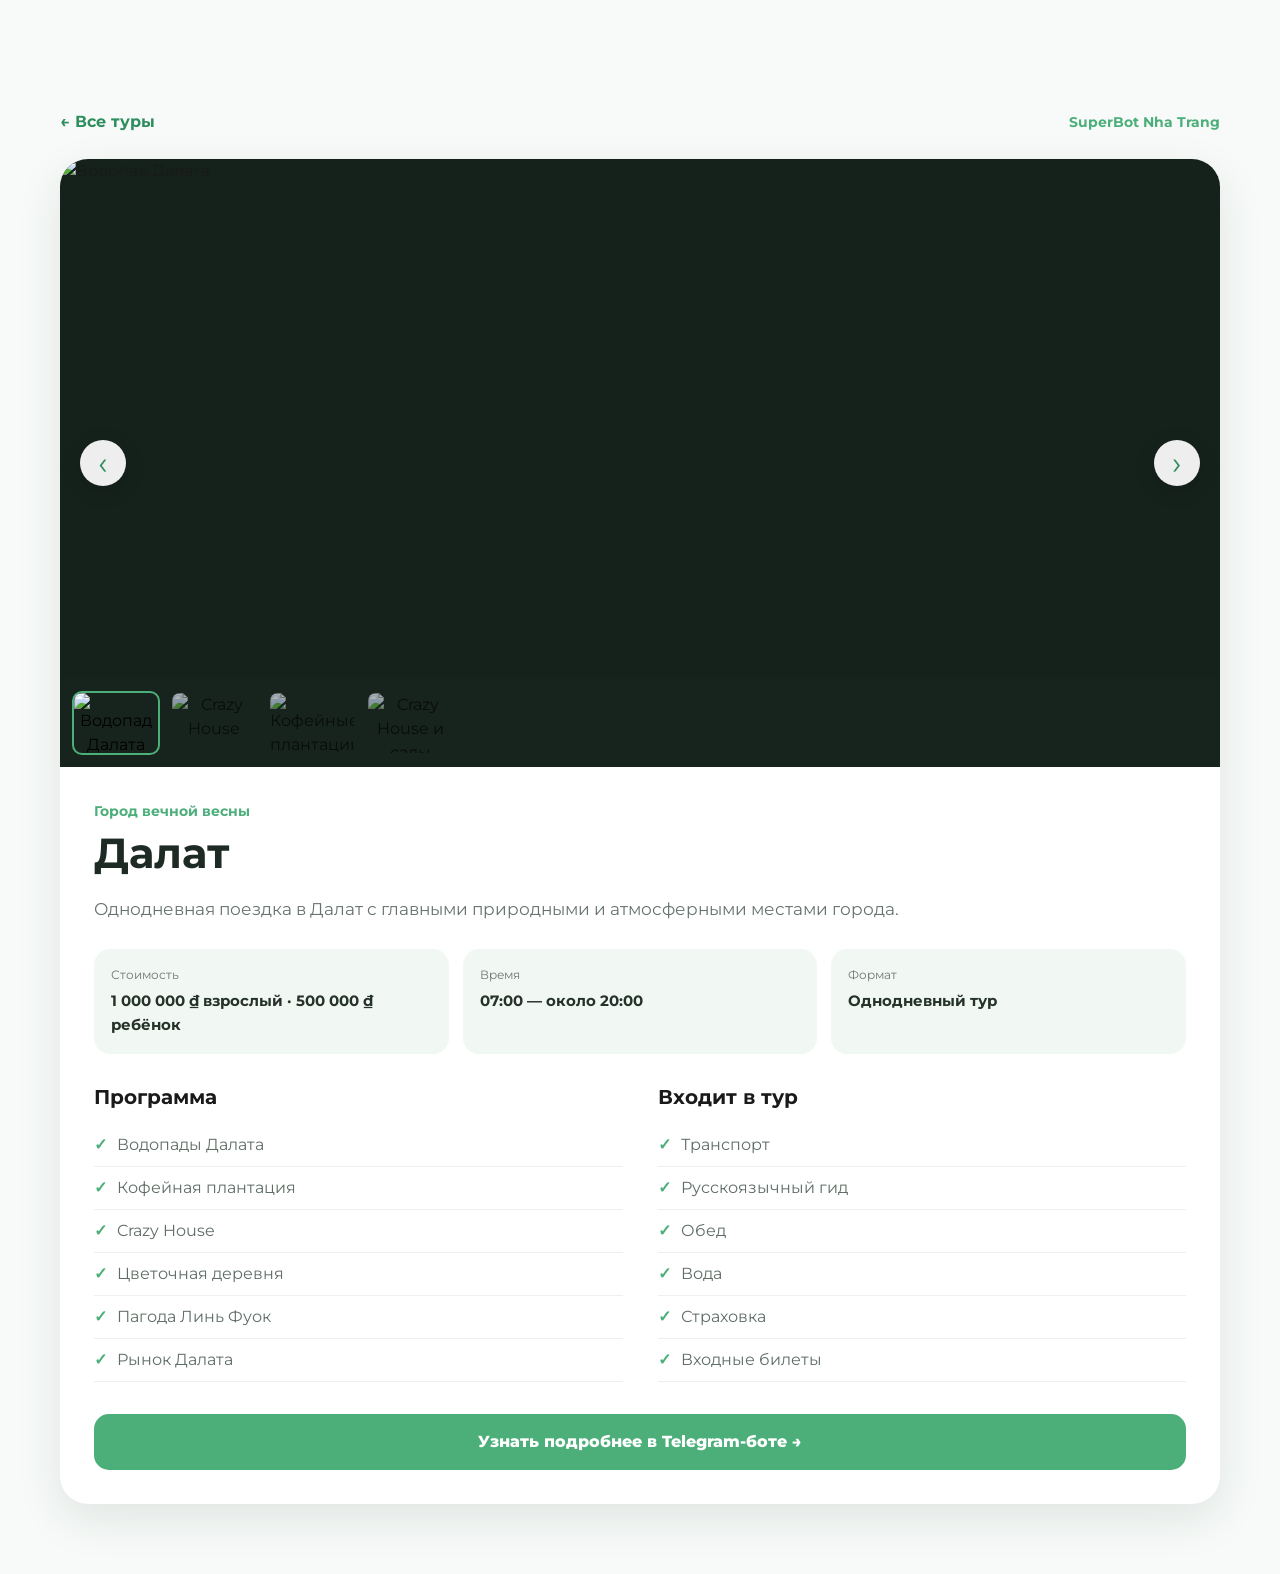
==== tour.html @ 8f7f42b7 "Create separate tour detail page with individual image slider" ====
<!DOCTYPE html>
<html lang="ru">
<head>
    <meta charset="UTF-8">
    <meta name="viewport" content="width=device-width, initial-scale=1.0">
    <meta name="description" content="Туры SuperBot Nha Trang">
    <title>Тур — SuperBot Nha Trang</title>
    <link rel="preconnect" href="https://fonts.googleapis.com">
    <link rel="preconnect" href="https://fonts.gstatic.com" crossorigin>
    <link href="https://fonts.googleapis.com/css2?family=Montserrat:wght@400;500;600;700;800&display=swap" rel="stylesheet">
    <link rel="stylesheet" href="style.css">
    <style>
        .tour-page{padding:110px 0 70px;background:#f7faf8;min-height:100vh}.tour-page__top{display:flex;align-items:center;justify-content:space-between;gap:20px;margin-bottom:25px}.tour-back{color:#2f8e5e;text-decoration:none;font-weight:700}.tour-page__location{font-size:14px;color:#4caf7a;font-weight:700}.tour-detail{background:#fff;border-radius:28px;overflow:hidden;box-shadow:0 15px 45px rgba(28,45,36,.10)}.tour-gallery{position:relative;background:#15221b}.tour-gallery__main{height:520px;overflow:hidden}.tour-gallery__main img{width:100%;height:100%;display:block;object-fit:cover}.tour-gallery__arrow{position:absolute;top:50%;transform:translateY(-50%);width:46px;height:46px;border:0;border-radius:50%;background:rgba(255,255,255,.92);color:#2f8e5e;font-size:32px;line-height:1;cursor:pointer;z-index:3;box-shadow:0 5px 20px rgba(0,0,0,.16)}.tour-gallery__arrow--prev{left:20px}.tour-gallery__arrow--next{right:20px}.tour-gallery__thumbs{display:flex;gap:10px;padding:12px;overflow-x:auto;background:#17241d}.tour-gallery__thumb{flex:0 0 88px;height:64px;padding:0;border:2px solid transparent;border-radius:10px;overflow:hidden;cursor:pointer;opacity:.65;background:none}.tour-gallery__thumb.is-active{border-color:#4caf7a;opacity:1}.tour-gallery__thumb img{width:100%;height:100%;object-fit:cover}.tour-content{padding:34px}.tour-content h1{margin:0;font-size:42px;color:#1e2a24}.tour-content__lead{margin:10px 0 0;color:#66736c;font-size:17px;line-height:1.7;max-width:850px}.tour-info-grid{display:grid;grid-template-columns:repeat(3,1fr);gap:14px;margin:25px 0}.tour-info{padding:17px;border-radius:16px;background:#f1f7f3}.tour-info span{display:block;font-size:12px;color:#6d7772;margin-bottom:5px}.tour-info strong{font-size:15px;color:#243229}.tour-columns{display:grid;grid-template-columns:1fr 1fr;gap:35px;margin-top:28px}.tour-columns h2{font-size:20px;margin:0 0 12px}.tour-columns ul{list-style:none;margin:0;padding:0}.tour-columns li{padding:9px 0 9px 23px;border-bottom:1px solid #edf0ee;color:#5f6d65;position:relative}.tour-columns li:before{content:'✓';position:absolute;left:0;color:#4caf7a;font-weight:800}.tour-bot{display:flex;align-items:center;justify-content:center;margin-top:32px;min-height:56px;border-radius:15px;background:#4caf7a;color:#fff;text-decoration:none;font-weight:800;font-size:16px}.tour-bot:hover{background:#3f9d6c}.tour-error{text-align:center;padding:100px 20px}.tour-error h1{margin-bottom:12px}.tour-error a{color:#2f8e5e;font-weight:700}
        @media(max-width:700px){.tour-page{padding:90px 0 40px}.tour-gallery__main{height:300px}.tour-content{padding:23px}.tour-content h1{font-size:31px}.tour-content__lead{font-size:15px}.tour-info-grid{grid-template-columns:1fr}.tour-columns{grid-template-columns:1fr;gap:25px}.tour-gallery__arrow{width:40px;height:40px;font-size:28px}.tour-gallery__arrow--prev{left:10px}.tour-gallery__arrow--next{right:10px}}
    </style>
</head>
<body>
<main class="tour-page">
    <div class="container">
        <div class="tour-page__top"><a class="tour-back" href="index.html#tours">← Все туры</a><a class="tour-page__location" href="https://t.me/nha_trang_superbot" target="_blank" rel="noopener noreferrer">SuperBot Nha Trang</a></div>
        <div id="tour-root"></div>
    </div>
</main>
<script>
(function(){
    var BOT='https://t.me/nha_trang_superbot';
    var TOURS={
        dalat:{title:'Далат',location:'Город вечной весны',lead:'Однодневная поездка в Далат с главными природными и атмосферными местами города.',price:'1 000 000 ₫ взрослый · 500 000 ₫ ребёнок',time:'07:00 — около 20:00',type:'Однодневный тур',images:[
            ['https://a.cdn-hotels.com/gdcs/production130/d1228/57affb67-9d6b-4894-aacb-afc20bcd91c2.jpg?h=533&impolicy=fcrop&q=medium&w=800','Водопад Далата'],
            ['https://www.quinta.ru/upload/iblock/471/8isg01uxefhaphmr6y7sr81l5w2vfs9a/new-dalat-lead.jpeg','Crazy House'],
            ['https://blog.wayro.ai/sites/default/files/inline-images/Coffee%20plantations%20%28Cau%20Dat%20%20Lak%20area%29.jpg','Кофейные плантации'],
            ['https://3.bp.blogspot.com/-5pb-toO0f_A/UrJt9JTfHzI/AAAAAAAAM4g/6AZJn8WBg4w/s1600/P5244898-001.JPG','Crazy House и сады']
        ],program:['Водопады Далата','Кофейная плантация','Crazy House','Цветочная деревня','Пагода Линь Фуок','Рынок Далата'],included:['Транспорт','Русскоязычный гид','Обед','Вода','Страховка','Входные билеты']},
        baho:{title:'Ба Хо',location:'Три уровня водопада',lead:'Активная поездка в джунгли Нячанга: водопады, природные бассейны, скалы и купание.',price:'500 000 ₫ с человека',time:'08:00 — около 16:00',type:'Активный тур',images:[
            ['https://cms.enjourney.ru/upload/country/article/512x512/535_1.png','Водопады Ба Хо'],
            ['https://cdn.getyourguide.com/image/format%3Dauto%2Cfit%3Dcrop%2Cgravity%3Dcenter%2Cquality%3D60%2Cwidth%3D450%2Cheight%3D450%2Cdpr%3D2/tour_img/6045a7adb1defc4869bd14ddcd68daadf6b17e8602aa402597ba88b0b4f065fe.jpg','Природный бассейн'],
            ['https://asialegend.travel/wp-content/uploads/2024/01/Things-to-Do-in-Nha-Trang-Take-a-Day-Trip-to-Ba-Ho-Waterfalls.jpg','Ба Хо — джунгли и скалы']
        ],program:['Первый уровень водопада','Второй уровень','Третий уровень','Купание в природных бассейнах','Прыжки со скал','Пикник на природе'],included:['Трансфер','Гид','Обед','Вода','Страховка']},
        vinpearl:{title:'Винперл',location:'VinWonders Nha Trang · остров Хон Тре',lead:'Полный день развлечений на острове Хон Тре: канатная дорога, аквапарк, аттракционы и парковые зоны.',price:'Стоимость уточняется в боте',time:'Полный день',type:'Развлекательный тур',images:[
            ['https://images.lonelyplanetitalia.it/uploads/xtREyw78rKnGiP4O9Rw00WhaUSN4NnZN.jpg?p=slider&q=80&s=2664530e57632934f6c88d7e65234337f','Канатная дорога через залив'],
            ['https://d2mgzmtdeipcjp.cloudfront.net/files/magazine/2025/03/11/17416793147938.png','VinWonders с высоты'],
            ['https://images.trvl-media.com/lodging/10000000/9770000/9762000/9761937/b421848d.jpg?impolicy=resizecrop&ra=fill&rh=575&rw=575','Аквапарк VinWonders'],
            ['https://cdn.tcdulichtphcm.vn/upload/1-2026/images/2026-03-06/Cap-treo-Vinpearl-Nha-Trang-lot-Top-cap-treo-dep-nhat-chau-a-2--1--1772801831-995-width1536height1024.jpg','Канатная дорога Vinpearl']
        ],program:['Канатная дорога над заливом','Аквапарк','Аттракционы','Остров Хон Тре','Парковые зоны','Развлекательные программы'],included:['Канатная дорога','Доступ в VinWonders','Аквапарк','Аттракционы']}
    };
    var key=new URLSearchParams(location.search).get('tour')||'dalat', tour=TOURS[key], root=document.getElementById('tour-root');
    if(!tour){root.innerHTML='<div class="tour-error"><h1>Тур не найден</h1><p>Вернитесь к списку туров.</p><a href="index.html#tours">Вернуться к турам</a></div>';return;}
    root.innerHTML='<article class="tour-detail"><div class="tour-gallery"><div class="tour-gallery__main"><img id="tour-main-image" src="'+tour.images[0][0]+'" alt="'+tour.images[0][1]+'"></div><button class="tour-gallery__arrow tour-gallery__arrow--prev" type="button" aria-label="Предыдущая фотография">‹</button><button class="tour-gallery__arrow tour-gallery__arrow--next" type="button" aria-label="Следующая фотография">›</button><div class="tour-gallery__thumbs" id="tour-thumbs"></div></div><div class="tour-content"><div class="tour-page__location">'+tour.location+'</div><h1>'+tour.title+'</h1><p class="tour-content__lead">'+tour.lead+'</p><div class="tour-info-grid"><div class="tour-info"><span>Стоимость</span><strong>'+tour.price+'</strong></div><div class="tour-info"><span>Время</span><strong>'+tour.time+'</strong></div><div class="tour-info"><span>Формат</span><strong>'+tour.type+'</strong></div></div><div class="tour-columns"><section><h2>Программа</h2><ul>'+tour.program.map(function(x){return '<li>'+x+'</li>';}).join('')+'</ul></section><section><h2>Входит в тур</h2><ul>'+tour.included.map(function(x){return '<li>'+x+'</li>';}).join('')+'</ul></section></div><a class="tour-bot" href="'+BOT+'" target="_blank" rel="noopener noreferrer">Узнать подробнее в Telegram-боте →</a></div></article>';
    var index=0, main=document.getElementById('tour-main-image'), thumbs=document.getElementById('tour-thumbs');
    tour.images.forEach(function(img,i){var b=document.createElement('button');b.type='button';b.className='tour-gallery__thumb'+(i===0?' is-active':'');b.innerHTML='<img src="'+img[0]+'" alt="'+img[1]+'">';b.addEventListener('click',function(){show(i);});thumbs.appendChild(b);});
    function show(i){index=(i+tour.images.length)%tour.images.length;main.src=tour.images[index][0];main.alt=tour.images[index][1];thumbs.querySelectorAll('.tour-gallery__thumb').forEach(function(b,n){b.classList.toggle('is-active',n===index);});}
    document.querySelector('.tour-gallery__arrow--prev').addEventListener('click',function(){show(index-1);});
    document.querySelector('.tour-gallery__arrow--next').addEventListener('click',function(){show(index+1);});
    var start=0,delta=0;document.querySelector('.tour-gallery').addEventListener('touchstart',function(e){start=e.touches[0].clientX;delta=0;},{passive:true});document.querySelector('.tour-gallery').addEventListener('touchmove',function(e){delta=e.touches[0].clientX-start;},{passive:true});document.querySelector('.tour-gallery').addEventListener('touchend',function(){if(Math.abs(delta)>45)show(index+(delta<0?1:-1));});
})();
</script>
</body>
</html>
---- style.css ----
/* ===== Reset & Base ===== */
*,
*::before,
*::after {
    box-sizing: border-box;
}

html {
    scroll-behavior: smooth;
}

body {
    margin: 0;
    font-family: 'Montserrat', -apple-system, BlinkMacSystemFont, 'Segoe UI', sans-serif;
    font-size: 16px;
    line-height: 1.5;
    color: #1a1a1a;
    background: #fff;
}

img {
    max-width: 100%;
    height: auto;
    display: block;
}

a {
    color: inherit;
    text-decoration: none;
}

ul {
    list-style: none;
    margin: 0;
    padding: 0;
}

h1, h2, h3, p {
    margin: 0;
}

button,
input,
select {
    font: inherit;
}

.container {
    width: 100%;
    max-width: 1200px;
    margin: 0 auto;
    padding: 0 20px;
}

/* ===== Buttons ===== */
.btn {
    display: inline-flex;
    align-items: center;
    justify-content: center;
    gap: 8px;
    padding: 12px 24px;
    border: none;
    border-radius: 50px;
    font-weight: 600;
    font-size: 14px;
    cursor: pointer;
    transition: background 0.2s, transform 0.2s, box-shadow 0.2s;
    white-space: nowrap;
}

.btn:hover {
    transform: translateY(-1px);
}

.btn--primary {
    background: #4CAF7A;
    color: #fff;
}

.btn--primary:hover {
    background: #3d9a68;
    box-shadow: 0 4px 16px rgba(76, 175, 122, 0.35);
}

.btn--telegram {
    background: #4CAF7A;
    color: #fff;
}

.btn--telegram:hover {
    background: #3d9a68;
    box-shadow: 0 4px 16px rgba(76, 175, 122, 0.35);
}

.btn--large {
    padding: 16px 32px;
    font-size: 16px;
}

/* ===== Header ===== */
.header {
    position: sticky;
    top: 0;
    z-index: 100;
    background: rgba(255, 255, 255, 0.95);
    backdrop-filter: blur(10px);
    border-bottom: 1px solid #f0f0f0;
}

.header__inner {
    display: flex;
    align-items: center;
    justify-content: space-between;
    gap: 16px;
    min-height: 72px;
}

.logo {
    display: flex;
    align-items: center;
    gap: 10px;
    font-weight: 700;
    font-size: 20px;
    flex-shrink: 0;
}

.logo__icon svg {
    width: 36px;
    height: 36px;
    display: block;
}

.logo--footer .logo__text {
    color: #fff;
}

.burger {
    display: none;
    flex-direction: column;
    justify-content: center;
    gap: 5px;
    width: 40px;
    height: 40px;
    padding: 8px;
    background: none;
    border: none;
    cursor: pointer;
    z-index: 110;
}

.burger span {
    display: block;
    width: 100%;
    height: 2px;
    background: #1a1a1a;
    border-radius: 2px;
    transition: transform 0.3s, opacity 0.3s;
}

.burger.is-open span:nth-child(1) {
    transform: translateY(7px) rotate(45deg);
}

.burger.is-open span:nth-child(2) {
    opacity: 0;
}

.burger.is-open span:nth-child(3) {
    transform: translateY(-7px) rotate(-45deg);
}

.nav {
    display: flex;
    align-items: center;
    gap: 24px;
}

.nav__list {
    display: flex;
    align-items: center;
    gap: 4px;
    flex-wrap: wrap;
}

.nav__link {
    padding: 8px 12px;
    font-size: 13px;
    font-weight: 600;
    text-transform: uppercase;
    letter-spacing: 0.02em;
    color: #444;
    border-radius: 8px;
    transition: color 0.2s, background 0.2s;
}

.nav__link:hover,
.nav__link.is-active {
    color: #4CAF7A;
    background: rgba(76, 175, 122, 0.08);
}

.nav__telegram {
    flex-shrink: 0;
}

/* ===== Hero ===== */
.hero {
    padding: 48px 0 64px;
    background: linear-gradient(180deg, #f8fdf9 0%, #fff 100%);
}

.hero__inner {
    display: grid;
    grid-template-columns: 1fr 1fr;
    gap: 48px;
    align-items: center;
}

.hero__title {
    font-size: clamp(32px, 5vw, 52px);
    font-weight: 800;
    line-height: 1.15;
    margin-bottom: 20px;
    letter-spacing: -0.02em;
}

.hero__subtitle {
    font-size: clamp(15px, 2vw, 17px);
    color: #666;
    line-height: 1.6;
    margin-bottom: 32px;
    max-width: 480px;
}

.services-grid {
    display: grid;
    grid-template-columns: repeat(3, 1fr);
    gap: 12px;
}

.service-card {
    display: flex;
    flex-direction: column;
    gap: 4px;
    padding: 16px;
    background: #f5f7f6;
    border-radius: 16px;
    border: 1px solid transparent;
    transition: border-color 0.2s, box-shadow 0.2s, transform 0.2s;
}

.service-card:hover {
    border-color: rgba(76, 175, 122, 0.3);
    box-shadow: 0 4px 20px rgba(0, 0, 0, 0.06);
    transform: translateY(-2px);
}

.service-card--accent {
    background: rgba(76, 175, 122, 0.12);
    border-color: rgba(76, 175, 122, 0.25);
}

.service-card__icon {
    font-size: 24px;
    line-height: 1;
}

.service-card__title {
    font-weight: 700;
    font-size: 14px;
}

.service-card__desc {
    font-size: 12px;
    color: #777;
    line-height: 1.4;
}

.hero__visual {
    display: flex;
    justify-content: center;
    align-items: center;
}

.hero-collage {
    position: relative;
    width: 100%;
    max-width: 480px;
    aspect-ratio: 1;
}

.hero-collage__item {
    position: absolute;
    border-radius: 16px;
    overflow: hidden;
    box-shadow: 0 8px 32px rgba(0, 0, 0, 0.12);
    border: 3px solid #fff;
}

.hero-collage__item img {
    width: 100%;
    height: 100%;
    object-fit: cover;
}

.hero-collage__item--1 {
    width: 38%;
    height: 28%;
    top: 5%;
    left: 0;
    transform: rotate(-6deg);
}

.hero-collage__item--2 {
    width: 36%;
    height: 26%;
    top: 0;
    right: 5%;
    transform: rotate(4deg);
}

.hero-collage__item--3 {
    width: 34%;
    height: 28%;
    bottom: 18%;
    left: 2%;
    transform: rotate(3deg);
}

.hero-collage__item--4 {
    width: 30%;
    height: 24%;
    top: 32%;
    right: 0;
    transform: rotate(-3deg);
}

.hero-collage__item--5 {
    width: 36%;
    height: 28%;
    bottom: 5%;
    right: 8%;
    transform: rotate(5deg);
}

.hero-collage__mascot {
    position: absolute;
    top: 50%;
    left: 50%;
    transform: translate(-50%, -50%);
    width: 45%;
    filter: drop-shadow(0 12px 24px rgba(0, 0, 0, 0.15));
    animation: float 4s ease-in-out infinite;
}

.hero-collage__mascot svg {
    width: 100%;
    height: auto;
}

@keyframes float {
    0%, 100% { transform: translate(-50%, -50%); }
    50% { transform: translate(-50%, calc(-50% - 10px)); }
}

/* ===== Sections ===== */
.section {
    padding: 64px 0;
}

.section--map {
    padding-top: 48px;
    background: #fafafa;
}

.section--exchange {
    background: #f8fdf9;
}

.section--bot {
    padding-bottom: 80px;
}

.section__header {
    display: flex;
    align-items: center;
    justify-content: space-between;
    gap: 16px;
    margin-bottom: 32px;
}

.section__title {
    font-size: clamp(24px, 4vw, 32px);
    font-weight: 700;
}

.section__title--center {
    text-align: center;
    margin-bottom: 32px;
}

.section__more {
    font-size: 14px;
    font-weight: 600;
    color: #4CAF7A;
    white-space: nowrap;
    transition: gap 0.2s;
    display: inline-flex;
    align-items: center;
    gap: 4px;
}

.section__more:hover {
    color: #3d9a68;
}

.section__more span {
    transition: transform 0.2s;
}

.section__more:hover span {
    transform: translateX(4px);
}

/* ===== Product Cards ===== */
.cards-grid {
    display: grid;
    grid-template-columns: repeat(3, 1fr);
    gap: 24px;
}

.product-card {
    background: #fff;
    border-radius: 20px;
    overflow: hidden;
    border: 1px solid #eee;
    transition: box-shadow 0.25s, transform 0.25s;
}

.product-card:hover {
    box-shadow: 0 12px 40px rgba(0, 0, 0, 0.1);
    transform: translateY(-4px);
}

.product-card__image {
    aspect-ratio: 4 / 3;
    overflow: hidden;
    background: #f0f0f0;
}

.product-card__image img {
    width: 100%;
    height: 100%;
    object-fit: cover;
    transition: transform 0.4s;
}

.product-card:hover .product-card__image img {
    transform: scale(1.05);
}

.product-card__body {
    padding: 20px;
}

.product-card__title {
    font-size: 17px;
    font-weight: 700;
    margin-bottom: 8px;
    line-height: 1.3;
}

.product-card__desc {
    font-size: 14px;
    color: #666;
    margin-bottom: 16px;
    line-height: 1.5;
}

.product-card__price {
    font-size: 18px;
    font-weight: 700;
    color: #4CAF7A;
}

/* ===== Map ===== */
.map-filters {
    display: flex;
    flex-wrap: wrap;
    justify-content: center;
    gap: 10px;
    margin-bottom: 24px;
}

.map-filter {
    display: inline-flex;
    align-items: center;
    gap: 6px;
    padding: 10px 18px;
    border: 1px solid #e0e0e0;
    border-radius: 50px;
    background: #fff;
    font-size: 14px;
    font-weight: 600;
    color: #444;
    cursor: pointer;
    transition: background 0.2s, border-color 0.2s, color 0.2s, box-shadow 0.2s;
}

.map-filter:hover {
    border-color: rgba(76, 175, 122, 0.4);
    color: #4CAF7A;
}

.map-filter.is-active {
    background: #4CAF7A;
    border-color: #4CAF7A;
    color: #fff;
    box-shadow: 0 4px 16px rgba(76, 175, 122, 0.3);
}

.map-filter__icon {
    font-size: 16px;
    line-height: 1;
}

.map-layout {
    display: grid;
    grid-template-columns: 1fr 300px;
    gap: 20px;
    align-items: start;
}

.map-wrapper {
    border-radius: 20px;
    overflow: hidden;
    box-shadow: 0 8px 32px rgba(0, 0, 0, 0.08);
    border: 1px solid #eee;
    min-height: 420px;
}

#places-map {
    width: 100%;
    height: 420px;
    z-index: 1;
}

.places-list {
    display: flex;
    flex-direction: column;
    gap: 10px;
    max-height: 420px;
    overflow-y: auto;
    padding-right: 4px;
}

.places-list__item {
    padding: 14px 16px;
    background: #fff;
    border: 1px solid #eee;
    border-radius: 14px;
    cursor: pointer;
    transition: border-color 0.2s, box-shadow 0.2s, background 0.2s;
}

.places-list__item:hover,
.places-list__item.is-active {
    border-color: rgba(76, 175, 122, 0.5);
    background: rgba(76, 175, 122, 0.06);
    box-shadow: 0 4px 12px rgba(0, 0, 0, 0.05);
}

.places-list__name {
    font-size: 14px;
    font-weight: 700;
    margin-bottom: 4px;
    line-height: 1.3;
}

.places-list__desc {
    font-size: 12px;
    color: #777;
    line-height: 1.4;
}

.map-popup__title {
    font-size: 15px;
    font-weight: 700;
    margin-bottom: 6px;
}

.map-popup__desc {
    font-size: 13px;
    color: #555;
    margin: 0;
    line-height: 1.4;
}

.leaflet-popup-content-wrapper {
    border-radius: 12px;
}

.leaflet-popup-content {
    margin: 12px 14px;
    font-family: 'Montserrat', sans-serif;
}

.map-marker {
    width: 32px;
    height: 32px;
    border-radius: 50% 50% 50% 0;
    transform: rotate(-45deg);
    border: 3px solid #fff;
    box-shadow: 0 3px 10px rgba(0, 0, 0, 0.25);
}

.map-marker--food { background: #e85d4c; }
.map-marker--sport { background: #3b82f6; }
.map-marker--beach { background: #f59e0b; }
.map-marker--mountains { background: #8b5cf6; }
.map-marker--attractions { background: #4CAF7A; }

/* ===== Visaran Banner ===== */
.visaran-banner {
    display: flex;
    align-items: center;
    justify-content: space-between;
    gap: 32px;
    padding: 40px 48px;
    background: linear-gradient(135deg, #e8f8ef 0%, #f5f7f6 100%);
    border-radius: 24px;
    border: 1px solid rgba(76, 175, 122, 0.2);
}

.visaran-banner__title {
    font-size: 28px;
    font-weight: 700;
    margin-bottom: 12px;
}

.visaran-banner__text {
    color: #555;
    margin-bottom: 20px;
    max-width: 560px;
    line-height: 1.6;
}

.visaran-banner__icon {
    font-size: 72px;
    flex-shrink: 0;
    opacity: 0.8;
}

/* ===== Exchange Calculator ===== */
.exchange-calculator {
    display: flex;
    flex-wrap: wrap;
    align-items: flex-end;
    gap: 16px;
    padding: 32px;
    background: #fff;
    border-radius: 20px;
    border: 1px solid #e8e8e8;
    box-shadow: 0 4px 24px rgba(0, 0, 0, 0.04);
    max-width: 900px;
    margin: 0 auto;
}

.exchange-calculator__field {
    flex: 1;
    min-width: 140px;
    display: flex;
    flex-direction: column;
    gap: 6px;
}

.exchange-calculator__field label {
    font-size: 13px;
    font-weight: 600;
    color: #555;
}

.exchange-calculator__field select,
.exchange-calculator__field input {
    padding: 12px 16px;
    border: 1px solid #ddd;
    border-radius: 12px;
    background: #fafafa;
    transition: border-color 0.2s;
}

.exchange-calculator__field select:focus,
.exchange-calculator__field input:focus {
    outline: none;
    border-color: #4CAF7A;
    background: #fff;
}

.exchange-calculator__arrow {
    font-size: 24px;
    color: #4CAF7A;
    padding-bottom: 12px;
    flex-shrink: 0;
}

.exchange-calculator__field--result {
    flex: 1.2;
}

.exchange-calculator__output {
    display: block;
    padding: 12px 16px;
    background: rgba(76, 175, 122, 0.12);
    border: 1px solid rgba(76, 175, 122, 0.3);
    border-radius: 12px;
    font-size: 18px;
    font-weight: 700;
    color: #2d7a52;
}

.exchange-note {
    text-align: center;
    font-size: 13px;
    color: #999;
    margin-top: 16px;
}

/* ===== Bot Banner ===== */
.bot-banner {
    display: flex;
    align-items: center;
    justify-content: space-between;
    gap: 32px;
    padding: 48px;
    background: linear-gradient(135deg, #4CAF7A 0%, #3d9a68 100%);
    border-radius: 24px;
    color: #fff;
}

.bot-banner__title {
    font-size: clamp(22px, 4vw, 28px);
    font-weight: 700;
    margin-bottom: 12px;
}

.bot-banner__text {
    opacity: 0.9;
    max-width: 520px;
    line-height: 1.6;
}

.bot-banner .btn--telegram {
    background: #fff;
    color: #3d9a68;
    flex-shrink: 0;
}

.bot-banner .btn--telegram:hover {
    background: #f0fdf4;
    box-shadow: 0 4px 20px rgba(0, 0, 0, 0.15);
}

/* ===== Footer ===== */
.footer {
    background: #1a1a1a;
    color: #ccc;
    padding-top: 64px;
}

.footer__inner {
    display: grid;
    grid-template-columns: 1.5fr 1fr 1fr 1fr;
    gap: 40px;
    padding-bottom: 48px;
}

.footer__about {
    margin-top: 16px;
    font-size: 14px;
    line-height: 1.6;
    color: #999;
    max-width: 280px;
}

.footer__title {
    font-size: 15px;
    font-weight: 700;
    color: #fff;
    margin-bottom: 16px;
}

.footer__links li + li {
    margin-top: 10px;
}

.footer__links a {
    font-size: 14px;
    color: #999;
    transition: color 0.2s;
}

.footer__links a:hover {
    color: #4CAF7A;
}

.footer__bottom {
    border-top: 1px solid #333;
    padding: 20px 0;
    text-align: center;
    font-size: 13px;
    color: #666;
}

/* ===== Responsive ===== */
@media (max-width: 1024px) {
    .hero__inner {
        grid-template-columns: 1fr;
        gap: 40px;
    }

    .hero__visual {
        order: -1;
    }

    .hero-collage {
        max-width: 400px;
        margin: 0 auto;
    }

    .cards-grid {
        grid-template-columns: repeat(2, 1fr);
    }

    .footer__inner {
        grid-template-columns: repeat(2, 1fr);
    }
}

@media (max-width: 768px) {
    .burger {
        display: flex;
    }

    .nav {
        position: fixed;
        top: 0;
        right: 0;
        width: min(320px, 85vw);
        height: 100vh;
        flex-direction: column;
        align-items: stretch;
        gap: 24px;
        padding: 88px 24px 32px;
        background: #fff;
        box-shadow: -4px 0 32px rgba(0, 0, 0, 0.12);
        transform: translateX(100%);
        transition: transform 0.3s ease;
        overflow-y: auto;
    }

    .nav.is-open {
        transform: translateX(0);
    }

    .nav__list {
        flex-direction: column;
        align-items: stretch;
        gap: 4px;
    }

    .nav__link {
        padding: 12px 16px;
        font-size: 14px;
    }

    .nav__telegram {
        width: 100%;
        justify-content: center;
    }

    .services-grid {
        grid-template-columns: repeat(2, 1fr);
    }

    .section {
        padding: 48px 0;
    }

    .section__header {
        flex-direction: column;
        align-items: flex-start;
    }

    .cards-grid {
        grid-template-columns: 1fr;
        gap: 20px;
    }

    .map-layout {
        grid-template-columns: 1fr;
    }

    .places-list {
        max-height: none;
        order: 1;
    }

    #places-map {
        height: 320px;
    }

    .map-wrapper {
        min-height: 320px;
    }

    .visaran-banner,
    .bot-banner {
        flex-direction: column;
        text-align: center;
        padding: 32px 24px;
    }

    .visaran-banner__text,
    .bot-banner__text {
        max-width: none;
    }

    .visaran-banner__icon {
        font-size: 56px;
    }

    .exchange-calculator {
        flex-direction: column;
        align-items: stretch;
        padding: 24px;
    }

    .exchange-calculator__arrow {
        text-align: center;
        padding: 0;
        transform: rotate(90deg);
    }

    .footer__inner {
        grid-template-columns: 1fr;
        gap: 32px;
        text-align: center;
    }

    .footer__about {
        max-width: none;
        margin-left: auto;
        margin-right: auto;
    }

    .logo--footer {
        justify-content: center;
    }
}

@media (max-width: 480px) {
    .hero {
        padding: 32px 0 48px;
    }

    .services-grid {
        grid-template-columns: 1fr;
    }

    .header__inner {
        min-height: 64px;
    }

    .btn--large {
        width: 100%;
    }

    .bot-banner .btn--telegram {
        width: 100%;
    }
}
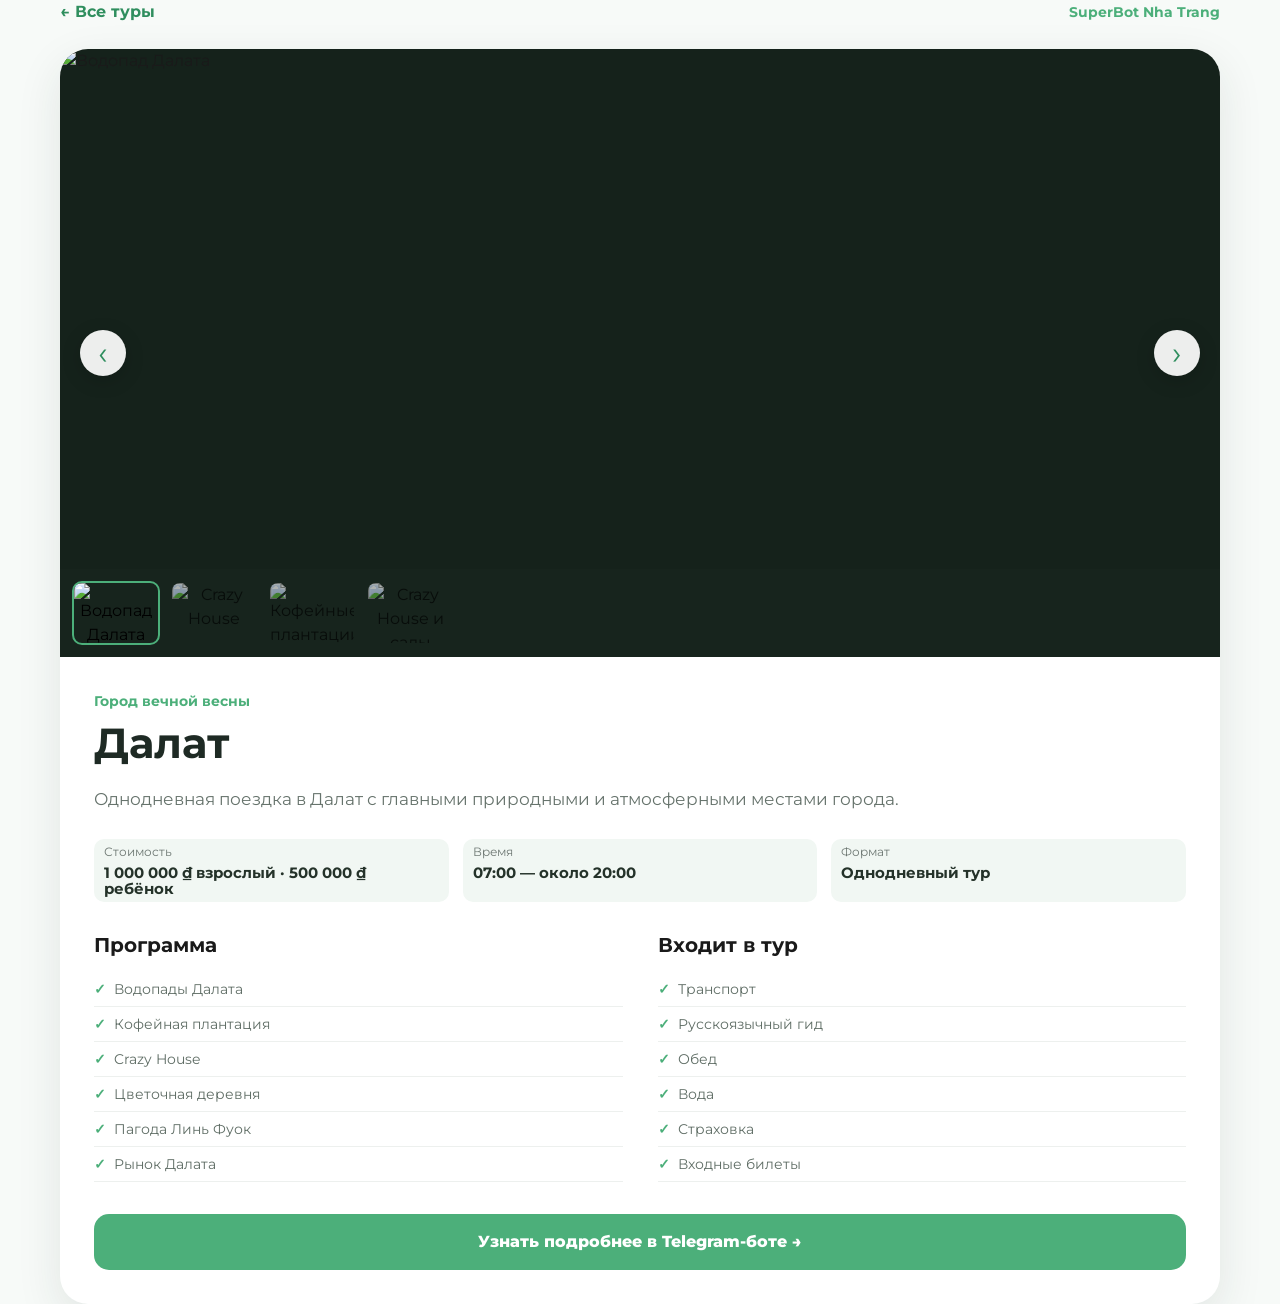
==== commit 353f9bac: "Update local version" ====
--- a/tour.html
+++ b/tour.html
@@ -7,52 +7,423 @@
     <title>Тур — SuperBot Nha Trang</title>
     <link rel="preconnect" href="https://fonts.googleapis.com">
     <link rel="preconnect" href="https://fonts.gstatic.com" crossorigin>
-    <link href="https://fonts.googleapis.com/css2?family=Montserrat:wght@400;500;600;700;800&display=swap" rel="stylesheet">
+    <link href="https://fonts.googleapis.com/css2?family=Montserrat:wght@400;500;600;700;800&display=swap"
+          rel="stylesheet">
     <link rel="stylesheet" href="style.css">
     <style>
-        .tour-page{padding:110px 0 70px;background:#f7faf8;min-height:100vh}.tour-page__top{display:flex;align-items:center;justify-content:space-between;gap:20px;margin-bottom:25px}.tour-back{color:#2f8e5e;text-decoration:none;font-weight:700}.tour-page__location{font-size:14px;color:#4caf7a;font-weight:700}.tour-detail{background:#fff;border-radius:28px;overflow:hidden;box-shadow:0 15px 45px rgba(28,45,36,.10)}.tour-gallery{position:relative;background:#15221b}.tour-gallery__main{height:520px;overflow:hidden}.tour-gallery__main img{width:100%;height:100%;display:block;object-fit:cover}.tour-gallery__arrow{position:absolute;top:50%;transform:translateY(-50%);width:46px;height:46px;border:0;border-radius:50%;background:rgba(255,255,255,.92);color:#2f8e5e;font-size:32px;line-height:1;cursor:pointer;z-index:3;box-shadow:0 5px 20px rgba(0,0,0,.16)}.tour-gallery__arrow--prev{left:20px}.tour-gallery__arrow--next{right:20px}.tour-gallery__thumbs{display:flex;gap:10px;padding:12px;overflow-x:auto;background:#17241d}.tour-gallery__thumb{flex:0 0 88px;height:64px;padding:0;border:2px solid transparent;border-radius:10px;overflow:hidden;cursor:pointer;opacity:.65;background:none}.tour-gallery__thumb.is-active{border-color:#4caf7a;opacity:1}.tour-gallery__thumb img{width:100%;height:100%;object-fit:cover}.tour-content{padding:34px}.tour-content h1{margin:0;font-size:42px;color:#1e2a24}.tour-content__lead{margin:10px 0 0;color:#66736c;font-size:17px;line-height:1.7;max-width:850px}.tour-info-grid{display:grid;grid-template-columns:repeat(3,1fr);gap:14px;margin:25px 0}.tour-info{padding:17px;border-radius:16px;background:#f1f7f3}.tour-info span{display:block;font-size:12px;color:#6d7772;margin-bottom:5px}.tour-info strong{font-size:15px;color:#243229}.tour-columns{display:grid;grid-template-columns:1fr 1fr;gap:35px;margin-top:28px}.tour-columns h2{font-size:20px;margin:0 0 12px}.tour-columns ul{list-style:none;margin:0;padding:0}.tour-columns li{padding:9px 0 9px 23px;border-bottom:1px solid #edf0ee;color:#5f6d65;position:relative}.tour-columns li:before{content:'✓';position:absolute;left:0;color:#4caf7a;font-weight:800}.tour-bot{display:flex;align-items:center;justify-content:center;margin-top:32px;min-height:56px;border-radius:15px;background:#4caf7a;color:#fff;text-decoration:none;font-weight:800;font-size:16px}.tour-bot:hover{background:#3f9d6c}.tour-error{text-align:center;padding:100px 20px}.tour-error h1{margin-bottom:12px}.tour-error a{color:#2f8e5e;font-weight:700}
-        @media(max-width:700px){.tour-page{padding:90px 0 40px}.tour-gallery__main{height:300px}.tour-content{padding:23px}.tour-content h1{font-size:31px}.tour-content__lead{font-size:15px}.tour-info-grid{grid-template-columns:1fr}.tour-columns{grid-template-columns:1fr;gap:25px}.tour-gallery__arrow{width:40px;height:40px;font-size:28px}.tour-gallery__arrow--prev{left:10px}.tour-gallery__arrow--next{right:10px}}
+        .tour-page {
+            padding: 0 10px;
+            background: #f7faf8;
+            min-height: 100vh
+        }
+
+        .tour-page__top {
+            display: flex;
+            align-items: center;
+            justify-content: space-between;
+            gap: 20px;
+            margin-bottom: 25px
+        }
+
+        .tour-back {
+            color: #2f8e5e;
+            text-decoration: none;
+            font-weight: 700
+        }
+
+        .tour-page__location {
+            font-size: 14px;
+            color: #4caf7a;
+            font-weight: 700
+        }
+
+        .tour-detail {
+            background: #fff;
+            border-radius: 28px;
+            overflow: hidden;
+            box-shadow: 0 15px 45px rgba(28, 45, 36, .10)
+        }
+
+        .tour-gallery {
+            position: relative;
+            background: #15221b
+        }
+
+        .tour-gallery__main {
+            height: 520px;
+            overflow: hidden
+        }
+
+        .tour-gallery__main img {
+            width: 100%;
+            height: 100%;
+            display: block;
+            object-fit: cover
+        }
+
+        .tour-gallery__arrow {
+            position: absolute;
+            top: 50%;
+            transform: translateY(-50%);
+            width: 46px;
+            height: 46px;
+            border: 0;
+            border-radius: 50%;
+            background: rgba(255, 255, 255, .92);
+            color: #2f8e5e;
+            font-size: 32px;
+            line-height: 1;
+            cursor: pointer;
+            z-index: 3;
+            box-shadow: 0 5px 20px rgba(0, 0, 0, .16)
+        }
+
+        .tour-gallery__arrow--prev {
+            left: 20px
+        }
+
+        .tour-gallery__arrow--next {
+            right: 20px
+        }
+
+        .tour-gallery__thumbs {
+            display: flex;
+            gap: 10px;
+            padding: 12px;
+            overflow-x: auto;
+            background: #17241d
+        }
+
+        .tour-gallery__thumb {
+            flex: 0 0 88px;
+            height: 64px;
+            padding: 0;
+            border: 2px solid transparent;
+            border-radius: 10px;
+            overflow: hidden;
+            cursor: pointer;
+            opacity: .65;
+            background: none
+        }
+
+        .tour-gallery__thumb.is-active {
+            border-color: #4caf7a;
+            opacity: 1
+        }
+
+        .tour-gallery__thumb img {
+            width: 100%;
+            height: 100%;
+            object-fit: cover
+        }
+
+        .tour-content {
+            padding: 34px
+        }
+
+        .tour-content h1 {
+            margin: 0;
+            font-size: 42px;
+            color: #1e2a24
+        }
+
+        .tour-content__lead {
+            margin: 10px 0 0;
+            color: #66736c;
+            font-size: 17px;
+            line-height: 1.7;
+            max-width: 850px
+        }
+
+        .tour-info-grid {
+            display: grid;
+            grid-template-columns:repeat(3, 1fr);
+            gap: 14px;
+            margin: 25px 0
+        }
+
+        .tour-info {
+            padding: 5px 10px;
+            font-size: 14px;
+            border-radius: 10px;
+            background: #f1f7f3;
+            line-height: 16px;
+        }
+
+        .tour-info span {
+            display: block;
+            font-size: 12px;
+            color: #6d7772;
+            margin-bottom: 5px
+        }
+
+        .tour-info strong {
+            font-size: 15px;
+            color: #243229
+        }
+
+        .tour-columns {
+            display: grid;
+            grid-template-columns:1fr 1fr;
+            gap: 35px;
+            margin-top: 28px
+        }
+
+        .tour-columns h2 {
+            font-size: 20px;
+            margin: 0 0 12px
+        }
+
+        .tour-columns ul {
+            list-style: none;
+            margin: 0;
+            padding: 0
+        }
+
+        .tour-columns li {
+            padding: 10px 0 10px 20px;
+            border-bottom: 1px solid #edf0ee;
+            color: #5f6d65;
+            position: relative;
+            font-size: 14px;
+            line-height: 14px;
+        }
+
+        .tour-columns li:before {
+            content: '✓';
+            position: absolute;
+            left: 0;
+            color: #4caf7a;
+            font-weight: 800
+        }
+
+        .tour-bot {
+            display: flex;
+            align-items: center;
+            justify-content: center;
+            margin-top: 32px;
+            min-height: 56px;
+            border-radius: 15px;
+            background: #4caf7a;
+            color: #fff;
+            text-decoration: none;
+            font-weight: 800;
+            font-size: 16px
+        }
+
+        .tour-bot:hover {
+            background: #3f9d6c
+        }
+
+        .tour-error {
+            text-align: center;
+            padding: 100px 20px
+        }
+
+        .tour-error h1 {
+            margin-bottom: 12px
+        }
+
+        .tour-error a {
+            color: #2f8e5e;
+            font-weight: 700
+        }
+
+        @media (max-width: 700px) {
+            .tour-gallery__main {
+                height: 300px
+            }
+
+            .tour-content {
+                padding: 10px
+            }
+
+            .tour-content h1 {
+                font-size: 31px
+            }
+
+            .tour-content__lead {
+                font-size: 14px
+            }
+
+            .tour-info-grid {
+                grid-template-columns:1fr
+            }
+
+            .tour-columns {
+                grid-template-columns:1fr;
+                gap: 25px
+            }
+
+            .tour-gallery__arrow {
+                width: 30px;
+                height: 30px;
+                font-size: 30px;
+                text-align: center;
+                display: flex;
+                align-items: center;
+                margin: auto;
+                padding-left: 10px;
+                padding-bottom: 4px;
+            }
+
+            .tour-gallery__arrow--prev {
+                left: 10px
+            }
+
+            .tour-gallery__arrow--next {
+                right: 10px
+            }
+            .tour-info-grid {
+                gap: 10px;
+                margin: 10px 0;
+            }
+            .tour-info strong {
+                font-size: 12px;
+                color: #243229;
+            }
+            .tour-columns {
+                margin-top: 15px;
+            }
+            .tour-columns h2 {
+                font-size: 20px;
+                margin: 0;
+            }
+            .tour-bot {
+                margin-top: 30px;
+                font-weight: 600;
+                font-size: 14px;
+            }
+        }
     </style>
 </head>
 <body>
 <main class="tour-page">
     <div class="container">
-        <div class="tour-page__top"><a class="tour-back" href="index.html#tours">← Все туры</a><a class="tour-page__location" href="https://t.me/nha_trang_superbot" target="_blank" rel="noopener noreferrer">SuperBot Nha Trang</a></div>
+        <div class="tour-page__top"><a class="tour-back" href="index.html#tours">← Все туры</a><a
+                class="tour-page__location" href="https://t.me/nha_trang_superbot" target="_blank"
+                rel="noopener noreferrer">SuperBot Nha Trang</a></div>
         <div id="tour-root"></div>
     </div>
 </main>
 <script>
-(function(){
-    var BOT='https://t.me/nha_trang_superbot';
-    var TOURS={
-        dalat:{title:'Далат',location:'Город вечной весны',lead:'Однодневная поездка в Далат с главными природными и атмосферными местами города.',price:'1 000 000 ₫ взрослый · 500 000 ₫ ребёнок',time:'07:00 — около 20:00',type:'Однодневный тур',images:[
-            ['https://a.cdn-hotels.com/gdcs/production130/d1228/57affb67-9d6b-4894-aacb-afc20bcd91c2.jpg?h=533&impolicy=fcrop&q=medium&w=800','Водопад Далата'],
-            ['https://www.quinta.ru/upload/iblock/471/8isg01uxefhaphmr6y7sr81l5w2vfs9a/new-dalat-lead.jpeg','Crazy House'],
-            ['https://blog.wayro.ai/sites/default/files/inline-images/Coffee%20plantations%20%28Cau%20Dat%20%20Lak%20area%29.jpg','Кофейные плантации'],
-            ['https://3.bp.blogspot.com/-5pb-toO0f_A/UrJt9JTfHzI/AAAAAAAAM4g/6AZJn8WBg4w/s1600/P5244898-001.JPG','Crazy House и сады']
-        ],program:['Водопады Далата','Кофейная плантация','Crazy House','Цветочная деревня','Пагода Линь Фуок','Рынок Далата'],included:['Транспорт','Русскоязычный гид','Обед','Вода','Страховка','Входные билеты']},
-        baho:{title:'Ба Хо',location:'Три уровня водопада',lead:'Активная поездка в джунгли Нячанга: водопады, природные бассейны, скалы и купание.',price:'500 000 ₫ с человека',time:'08:00 — около 16:00',type:'Активный тур',images:[
-            ['https://cms.enjourney.ru/upload/country/article/512x512/535_1.png','Водопады Ба Хо'],
-            ['https://cdn.getyourguide.com/image/format%3Dauto%2Cfit%3Dcrop%2Cgravity%3Dcenter%2Cquality%3D60%2Cwidth%3D450%2Cheight%3D450%2Cdpr%3D2/tour_img/6045a7adb1defc4869bd14ddcd68daadf6b17e8602aa402597ba88b0b4f065fe.jpg','Природный бассейн'],
-            ['https://asialegend.travel/wp-content/uploads/2024/01/Things-to-Do-in-Nha-Trang-Take-a-Day-Trip-to-Ba-Ho-Waterfalls.jpg','Ба Хо — джунгли и скалы']
-        ],program:['Первый уровень водопада','Второй уровень','Третий уровень','Купание в природных бассейнах','Прыжки со скал','Пикник на природе'],included:['Трансфер','Гид','Обед','Вода','Страховка']},
-        vinpearl:{title:'Винперл',location:'VinWonders Nha Trang · остров Хон Тре',lead:'Полный день развлечений на острове Хон Тре: канатная дорога, аквапарк, аттракционы и парковые зоны.',price:'Стоимость уточняется в боте',time:'Полный день',type:'Развлекательный тур',images:[
-            ['https://images.lonelyplanetitalia.it/uploads/xtREyw78rKnGiP4O9Rw00WhaUSN4NnZN.jpg?p=slider&q=80&s=2664530e57632934f6c88d7e65234337f','Канатная дорога через залив'],
-            ['https://d2mgzmtdeipcjp.cloudfront.net/files/magazine/2025/03/11/17416793147938.png','VinWonders с высоты'],
-            ['https://images.trvl-media.com/lodging/10000000/9770000/9762000/9761937/b421848d.jpg?impolicy=resizecrop&ra=fill&rh=575&rw=575','Аквапарк VinWonders'],
-            ['https://cdn.tcdulichtphcm.vn/upload/1-2026/images/2026-03-06/Cap-treo-Vinpearl-Nha-Trang-lot-Top-cap-treo-dep-nhat-chau-a-2--1--1772801831-995-width1536height1024.jpg','Канатная дорога Vinpearl']
-        ],program:['Канатная дорога над заливом','Аквапарк','Аттракционы','Остров Хон Тре','Парковые зоны','Развлекательные программы'],included:['Канатная дорога','Доступ в VinWonders','Аквапарк','Аттракционы']}
-    };
-    var key=new URLSearchParams(location.search).get('tour')||'dalat', tour=TOURS[key], root=document.getElementById('tour-root');
-    if(!tour){root.innerHTML='<div class="tour-error"><h1>Тур не найден</h1><p>Вернитесь к списку туров.</p><a href="index.html#tours">Вернуться к турам</a></div>';return;}
-    root.innerHTML='<article class="tour-detail"><div class="tour-gallery"><div class="tour-gallery__main"><img id="tour-main-image" src="'+tour.images[0][0]+'" alt="'+tour.images[0][1]+'"></div><button class="tour-gallery__arrow tour-gallery__arrow--prev" type="button" aria-label="Предыдущая фотография">‹</button><button class="tour-gallery__arrow tour-gallery__arrow--next" type="button" aria-label="Следующая фотография">›</button><div class="tour-gallery__thumbs" id="tour-thumbs"></div></div><div class="tour-content"><div class="tour-page__location">'+tour.location+'</div><h1>'+tour.title+'</h1><p class="tour-content__lead">'+tour.lead+'</p><div class="tour-info-grid"><div class="tour-info"><span>Стоимость</span><strong>'+tour.price+'</strong></div><div class="tour-info"><span>Время</span><strong>'+tour.time+'</strong></div><div class="tour-info"><span>Формат</span><strong>'+tour.type+'</strong></div></div><div class="tour-columns"><section><h2>Программа</h2><ul>'+tour.program.map(function(x){return '<li>'+x+'</li>';}).join('')+'</ul></section><section><h2>Входит в тур</h2><ul>'+tour.included.map(function(x){return '<li>'+x+'</li>';}).join('')+'</ul></section></div><a class="tour-bot" href="'+BOT+'" target="_blank" rel="noopener noreferrer">Узнать подробнее в Telegram-боте →</a></div></article>';
-    var index=0, main=document.getElementById('tour-main-image'), thumbs=document.getElementById('tour-thumbs');
-    tour.images.forEach(function(img,i){var b=document.createElement('button');b.type='button';b.className='tour-gallery__thumb'+(i===0?' is-active':'');b.innerHTML='<img src="'+img[0]+'" alt="'+img[1]+'">';b.addEventListener('click',function(){show(i);});thumbs.appendChild(b);});
-    function show(i){index=(i+tour.images.length)%tour.images.length;main.src=tour.images[index][0];main.alt=tour.images[index][1];thumbs.querySelectorAll('.tour-gallery__thumb').forEach(function(b,n){b.classList.toggle('is-active',n===index);});}
-    document.querySelector('.tour-gallery__arrow--prev').addEventListener('click',function(){show(index-1);});
-    document.querySelector('.tour-gallery__arrow--next').addEventListener('click',function(){show(index+1);});
-    var start=0,delta=0;document.querySelector('.tour-gallery').addEventListener('touchstart',function(e){start=e.touches[0].clientX;delta=0;},{passive:true});document.querySelector('.tour-gallery').addEventListener('touchmove',function(e){delta=e.touches[0].clientX-start;},{passive:true});document.querySelector('.tour-gallery').addEventListener('touchend',function(){if(Math.abs(delta)>45)show(index+(delta<0?1:-1));});
-})();
+    (function () {
+        var BOT = 'https://t.me/nha_trang_superbot';
+        var TOURS = {
+            dalat: {
+                title: 'Далат',
+                location: 'Город вечной весны',
+                lead: 'Однодневная поездка в Далат с главными природными и атмосферными местами города.',
+                price: '1 000 000 ₫ взрослый · 500 000 ₫ ребёнок',
+                time: '07:00 — около 20:00',
+                type: 'Однодневный тур',
+                images: [
+                    ['https://a.cdn-hotels.com/gdcs/production130/d1228/57affb67-9d6b-4894-aacb-afc20bcd91c2.jpg?h=533&impolicy=fcrop&q=medium&w=800', 'Водопад Далата'],
+                    ['https://www.quinta.ru/upload/iblock/471/8isg01uxefhaphmr6y7sr81l5w2vfs9a/new-dalat-lead.jpeg', 'Crazy House'],
+                    ['https://blog.wayro.ai/sites/default/files/inline-images/Coffee%20plantations%20%28Cau%20Dat%20%20Lak%20area%29.jpg', 'Кофейные плантации'],
+                    ['https://3.bp.blogspot.com/-5pb-toO0f_A/UrJt9JTfHzI/AAAAAAAAM4g/6AZJn8WBg4w/s1600/P5244898-001.JPG', 'Crazy House и сады']
+                ],
+                program: ['Водопады Далата', 'Кофейная плантация', 'Crazy House', 'Цветочная деревня', 'Пагода Линь Фуок', 'Рынок Далата'],
+                included: ['Транспорт', 'Русскоязычный гид', 'Обед', 'Вода', 'Страховка', 'Входные билеты']
+            },
+            baho: {
+                title: 'Ба Хо',
+                location: 'Три уровня водопада',
+                lead: 'Активная поездка в джунгли Нячанга: водопады, природные бассейны, скалы и купание.',
+                price: '500 000 ₫ с человека',
+                time: '08:00 — около 16:00',
+                type: 'Активный тур',
+                images: [
+                    ['https://cms.enjourney.ru/upload/country/article/512x512/535_1.png', 'Водопады Ба Хо'],
+                    ['https://cdn.getyourguide.com/image/format%3Dauto%2Cfit%3Dcrop%2Cgravity%3Dcenter%2Cquality%3D60%2Cwidth%3D450%2Cheight%3D450%2Cdpr%3D2/tour_img/6045a7adb1defc4869bd14ddcd68daadf6b17e8602aa402597ba88b0b4f065fe.jpg', 'Природный бассейн'],
+                    ['https://asialegend.travel/wp-content/uploads/2024/01/Things-to-Do-in-Nha-Trang-Take-a-Day-Trip-to-Ba-Ho-Waterfalls.jpg', 'Ба Хо — джунгли и скалы']
+                ],
+                program: ['Первый уровень водопада', 'Второй уровень', 'Третий уровень', 'Купание в природных бассейнах', 'Прыжки со скал', 'Пикник на природе'],
+                included: ['Трансфер', 'Гид', 'Обед', 'Вода', 'Страховка']
+            },
+            vinpearl: {
+                title: 'Винперл',
+                location: 'VinWonders Nha Trang · остров Хон Тре',
+                lead: 'Полный день развлечений на острове Хон Тре: канатная дорога, аквапарк, аттракционы и парковые зоны.',
+                price: 'Стоимость уточняется в боте',
+                time: 'Полный день',
+                type: 'Развлекательный тур',
+                images: [
+                    ['https://images.lonelyplanetitalia.it/uploads/xtREyw78rKnGiP4O9Rw00WhaUSN4NnZN.jpg?p=slider&q=80&s=2664530e57632934f6c88d7e65234337f', 'Канатная дорога через залив'],
+                    ['https://d2mgzmtdeipcjp.cloudfront.net/files/magazine/2025/03/11/17416793147938.png', 'VinWonders с высоты'],
+                    ['https://images.trvl-media.com/lodging/10000000/9770000/9762000/9761937/b421848d.jpg?impolicy=resizecrop&ra=fill&rh=575&rw=575', 'Аквапарк VinWonders'],
+                    ['https://cdn.tcdulichtphcm.vn/upload/1-2026/images/2026-03-06/Cap-treo-Vinpearl-Nha-Trang-lot-Top-cap-treo-dep-nhat-chau-a-2--1--1772801831-995-width1536height1024.jpg', 'Канатная дорога Vinpearl']
+                ],
+                program: ['Канатная дорога над заливом', 'Аквапарк', 'Аттракционы', 'Остров Хон Тре', 'Парковые зоны', 'Развлекательные программы'],
+                included: ['Канатная дорога', 'Доступ в VinWonders', 'Аквапарк', 'Аттракционы']
+            },
+            islands: {
+                title: '4 острова',
+                location: 'Острова Нячанга и море',
+                lead: 'Морская прогулка по островам Нячанга с купанием, снорклингом и отдыхом на побережье.',
+                price: 'Стоимость уточняется в боте',
+                time: '08:00 — около 16:30',
+                type: 'Морская экскурсия',
+                images: [
+                    ['https://images.unsplash.com/photo-1507525428034-b723cf961d3e?w=1200&h=800&fit=crop', 'Море и острова Нячанга'],
+                    ['https://images.unsplash.com/photo-1544551763-46a013bb70d5?w=1200&h=800&fit=crop', 'Снорклинг'],
+                    ['https://images.unsplash.com/photo-1540202404-a2f29016b523?w=1200&h=800&fit=crop', 'Остров и пляж']
+                ],
+                program: ['Морская прогулка по заливу', 'Остановки на островах', 'Купание в море', 'Снорклинг', 'Отдых на пляже', 'Обед на маршруте'],
+                included: ['Трансфер', 'Лодка', 'Снаряжение для снорклинга', 'Обед', 'Вода']
+            }
+        };
+        var key = new URLSearchParams(location.search).get('tour') || 'dalat', tour = TOURS[key],
+            root = document.getElementById('tour-root');
+        if (!tour) {
+            root.innerHTML = '<div class="tour-error"><h1>Тур не найден</h1><p>Вернитесь к списку туров.</p><a href="index.html#tours">Вернуться к турам</a></div>';
+            return;
+        }
+        root.innerHTML = '<article class="tour-detail"><div class="tour-gallery"><div class="tour-gallery__main"><img id="tour-main-image" src="' + tour.images[0][0] + '" alt="' + tour.images[0][1] + '"></div><button class="tour-gallery__arrow tour-gallery__arrow--prev" type="button" aria-label="Предыдущая фотография">‹</button><button class="tour-gallery__arrow tour-gallery__arrow--next" type="button" aria-label="Следующая фотография">›</button><div class="tour-gallery__thumbs" id="tour-thumbs"></div></div><div class="tour-content"><div class="tour-page__location">' + tour.location + '</div><h1>' + tour.title + '</h1><p class="tour-content__lead">' + tour.lead + '</p><div class="tour-info-grid"><div class="tour-info"><span>Стоимость</span><strong>' + tour.price + '</strong></div><div class="tour-info"><span>Время</span><strong>' + tour.time + '</strong></div><div class="tour-info"><span>Формат</span><strong>' + tour.type + '</strong></div></div><div class="tour-columns"><section><h2>Программа</h2><ul>' + tour.program.map(function (x) {
+            return '<li>' + x + '</li>';
+        }).join('') + '</ul></section><section><h2>Входит в тур</h2><ul>' + tour.included.map(function (x) {
+            return '<li>' + x + '</li>';
+        }).join('') + '</ul></section></div><a class="tour-bot" href="' + BOT + '" target="_blank" rel="noopener noreferrer">Узнать подробнее в Telegram-боте →</a></div></article>';
+        var index = 0, main = document.getElementById('tour-main-image'),
+            thumbs = document.getElementById('tour-thumbs');
+        tour.images.forEach(function (img, i) {
+            var b = document.createElement('button');
+            b.type = 'button';
+            b.className = 'tour-gallery__thumb' + (i === 0 ? ' is-active' : '');
+            b.innerHTML = '<img src="' + img[0] + '" alt="' + img[1] + '">';
+            b.addEventListener('click', function () {
+                show(i);
+            });
+            thumbs.appendChild(b);
+        });
+
+        function show(i) {
+            index = (i + tour.images.length) % tour.images.length;
+            main.src = tour.images[index][0];
+            main.alt = tour.images[index][1];
+            thumbs.querySelectorAll('.tour-gallery__thumb').forEach(function (b, n) {
+                b.classList.toggle('is-active', n === index);
+            });
+        }
+
+        document.querySelector('.tour-gallery__arrow--prev').addEventListener('click', function () {
+            show(index - 1);
+        });
+        document.querySelector('.tour-gallery__arrow--next').addEventListener('click', function () {
+            show(index + 1);
+        });
+        var start = 0, delta = 0;
+        document.querySelector('.tour-gallery').addEventListener('touchstart', function (e) {
+            start = e.touches[0].clientX;
+            delta = 0;
+        }, {passive: true});
+        document.querySelector('.tour-gallery').addEventListener('touchmove', function (e) {
+            delta = e.touches[0].clientX - start;
+        }, {passive: true});
+        document.querySelector('.tour-gallery').addEventListener('touchend', function () {
+            if (Math.abs(delta) > 45) show(index + (delta < 0 ? 1 : -1));
+        });
+    })();
 </script>
 </body>
 </html>
--- a/style.css
+++ b/style.css
@@ -1,12 +1,11 @@
 /* ===== Reset & Base ===== */
-*,
-*::before,
-*::after {
-    box-sizing: border-box;
+*, *::before, *::after {
+    box-sizing: border-box
 }
 
 html {
     scroll-behavior: smooth;
+    overflow-x: hidden;
 }
 
 body {
@@ -16,43 +15,41 @@
     line-height: 1.5;
     color: #1a1a1a;
     background: #fff;
+    overflow: hidden;
 }
 
 img {
     max-width: 100%;
     height: auto;
-    display: block;
+    display: block
 }
 
 a {
     color: inherit;
-    text-decoration: none;
+    text-decoration: none
 }
 
 ul {
     list-style: none;
     margin: 0;
-    padding: 0;
+    padding: 0
 }
 
 h1, h2, h3, p {
-    margin: 0;
-}
-
-button,
-input,
-select {
-    font: inherit;
+    margin: 0
+}
+
+button, input, select {
+    font: inherit
 }
 
 .container {
     width: 100%;
     max-width: 1200px;
     margin: 0 auto;
-    padding: 0 20px;
-}
-
-/* ===== Buttons ===== */
+    padding: 0 20px
+}
+
 .btn {
     display: inline-flex;
     align-items: center;
@@ -64,47 +61,36 @@
     font-weight: 600;
     font-size: 14px;
     cursor: pointer;
-    transition: background 0.2s, transform 0.2s, box-shadow 0.2s;
-    white-space: nowrap;
+    transition: background .2s, transform .2s, box-shadow .2s;
+    white-space: nowrap
 }
 
 .btn:hover {
-    transform: translateY(-1px);
-}
-
-.btn--primary {
+    transform: translateY(-1px)
+}
+
+.btn--primary, .btn--telegram {
     background: #4CAF7A;
-    color: #fff;
-}
-
-.btn--primary:hover {
+    color: #fff
+}
+
+.btn--primary:hover, .btn--telegram:hover {
     background: #3d9a68;
-    box-shadow: 0 4px 16px rgba(76, 175, 122, 0.35);
-}
-
-.btn--telegram {
-    background: #4CAF7A;
-    color: #fff;
-}
-
-.btn--telegram:hover {
-    background: #3d9a68;
-    box-shadow: 0 4px 16px rgba(76, 175, 122, 0.35);
+    box-shadow: 0 4px 16px rgba(76, 175, 122, .35)
 }
 
 .btn--large {
     padding: 16px 32px;
-    font-size: 16px;
-}
-
-/* ===== Header ===== */
+    font-size: 16px
+}
+
 .header {
     position: sticky;
     top: 0;
     z-index: 100;
-    background: rgba(255, 255, 255, 0.95);
+    background: rgba(255, 255, 255, .95);
     backdrop-filter: blur(10px);
-    border-bottom: 1px solid #f0f0f0;
+    border-bottom: 1px solid #f0f0f0
 }
 
 .header__inner {
@@ -112,7 +98,7 @@
     align-items: center;
     justify-content: space-between;
     gap: 16px;
-    min-height: 72px;
+    min-height: 72px
 }
 
 .logo {
@@ -121,17 +107,17 @@
     gap: 10px;
     font-weight: 700;
     font-size: 20px;
-    flex-shrink: 0;
+    flex-shrink: 0
 }
 
 .logo__icon svg {
     width: 36px;
     height: 36px;
-    display: block;
+    display: block
 }
 
 .logo--footer .logo__text {
-    color: #fff;
+    color: #fff
 }
 
 .burger {
@@ -145,7 +131,7 @@
     background: none;
     border: none;
     cursor: pointer;
-    z-index: 110;
+    z-index: 110
 }
 
 .burger span {
@@ -154,32 +140,32 @@
     height: 2px;
     background: #1a1a1a;
     border-radius: 2px;
-    transition: transform 0.3s, opacity 0.3s;
+    transition: transform .3s, opacity .3s
 }
 
 .burger.is-open span:nth-child(1) {
-    transform: translateY(7px) rotate(45deg);
+    transform: translateY(7px) rotate(45deg)
 }
 
 .burger.is-open span:nth-child(2) {
-    opacity: 0;
+    opacity: 0
 }
 
 .burger.is-open span:nth-child(3) {
-    transform: translateY(-7px) rotate(-45deg);
+    transform: translateY(-7px) rotate(-45deg)
 }
 
 .nav {
     display: flex;
     align-items: center;
-    gap: 24px;
+    gap: 24px
 }
 
 .nav__list {
     display: flex;
     align-items: center;
     gap: 4px;
-    flex-wrap: wrap;
+    flex-wrap: wrap
 }
 
 .nav__link {
@@ -187,33 +173,31 @@
     font-size: 13px;
     font-weight: 600;
     text-transform: uppercase;
-    letter-spacing: 0.02em;
+    letter-spacing: .02em;
     color: #444;
     border-radius: 8px;
-    transition: color 0.2s, background 0.2s;
-}
-
-.nav__link:hover,
-.nav__link.is-active {
+    transition: color .2s, background .2s
+}
+
+.nav__link:hover, .nav__link.is-active {
     color: #4CAF7A;
-    background: rgba(76, 175, 122, 0.08);
+    background: rgba(76, 175, 122, .08)
 }
 
 .nav__telegram {
-    flex-shrink: 0;
-}
-
-/* ===== Hero ===== */
+    flex-shrink: 0
+}
+
 .hero {
     padding: 48px 0 64px;
-    background: linear-gradient(180deg, #f8fdf9 0%, #fff 100%);
+    background: linear-gradient(180deg, #f8fdf9 0%, #fff 100%)
 }
 
 .hero__inner {
     display: grid;
-    grid-template-columns: 1fr 1fr;
+    grid-template-columns:1fr 1fr;
     gap: 48px;
-    align-items: center;
+    align-items: center
 }
 
 .hero__title {
@@ -221,7 +205,7 @@
     font-weight: 800;
     line-height: 1.15;
     margin-bottom: 20px;
-    letter-spacing: -0.02em;
+    letter-spacing: -.02em
 }
 
 .hero__subtitle {
@@ -229,13 +213,13 @@
     color: #666;
     line-height: 1.6;
     margin-bottom: 32px;
-    max-width: 480px;
+    max-width: 480px
 }
 
 .services-grid {
     display: grid;
-    grid-template-columns: repeat(3, 1fr);
-    gap: 12px;
+    grid-template-columns:repeat(3, 1fr);
+    gap: 12px
 }
 
 .service-card {
@@ -246,61 +230,61 @@
     background: #f5f7f6;
     border-radius: 16px;
     border: 1px solid transparent;
-    transition: border-color 0.2s, box-shadow 0.2s, transform 0.2s;
+    transition: border-color .2s, box-shadow .2s, transform .2s
 }
 
 .service-card:hover {
-    border-color: rgba(76, 175, 122, 0.3);
-    box-shadow: 0 4px 20px rgba(0, 0, 0, 0.06);
-    transform: translateY(-2px);
+    border-color: rgba(76, 175, 122, .3);
+    box-shadow: 0 4px 20px rgba(0, 0, 0, .06);
+    transform: translateY(-2px)
 }
 
 .service-card--accent {
-    background: rgba(76, 175, 122, 0.12);
-    border-color: rgba(76, 175, 122, 0.25);
+    background: rgba(76, 175, 122, .12);
+    border-color: rgba(76, 175, 122, .25)
 }
 
 .service-card__icon {
     font-size: 24px;
-    line-height: 1;
+    line-height: 1
 }
 
 .service-card__title {
     font-weight: 700;
-    font-size: 14px;
+    font-size: 14px
 }
 
 .service-card__desc {
     font-size: 12px;
     color: #777;
-    line-height: 1.4;
+    line-height: 1.4
 }
 
 .hero__visual {
     display: flex;
     justify-content: center;
-    align-items: center;
+    align-items: center
 }
 
 .hero-collage {
     position: relative;
     width: 100%;
     max-width: 480px;
-    aspect-ratio: 1;
+    aspect-ratio: 1
 }
 
 .hero-collage__item {
     position: absolute;
     border-radius: 16px;
     overflow: hidden;
-    box-shadow: 0 8px 32px rgba(0, 0, 0, 0.12);
-    border: 3px solid #fff;
+    box-shadow: 0 8px 32px rgba(0, 0, 0, .12);
+    border: 3px solid #fff
 }
 
 .hero-collage__item img {
     width: 100%;
     height: 100%;
-    object-fit: cover;
+    object-fit: contain;
 }
 
 .hero-collage__item--1 {
@@ -308,7 +292,7 @@
     height: 28%;
     top: 5%;
     left: 0;
-    transform: rotate(-6deg);
+    transform: rotate(-6deg)
 }
 
 .hero-collage__item--2 {
@@ -316,7 +300,7 @@
     height: 26%;
     top: 0;
     right: 5%;
-    transform: rotate(4deg);
+    transform: rotate(4deg)
 }
 
 .hero-collage__item--3 {
@@ -324,7 +308,7 @@
     height: 28%;
     bottom: 18%;
     left: 2%;
-    transform: rotate(3deg);
+    transform: rotate(3deg)
 }
 
 .hero-collage__item--4 {
@@ -332,7 +316,7 @@
     height: 24%;
     top: 32%;
     right: 0;
-    transform: rotate(-3deg);
+    transform: rotate(-3deg)
 }
 
 .hero-collage__item--5 {
@@ -340,7 +324,7 @@
     height: 28%;
     bottom: 5%;
     right: 8%;
-    transform: rotate(5deg);
+    transform: rotate(5deg)
 }
 
 .hero-collage__mascot {
@@ -349,36 +333,39 @@
     left: 50%;
     transform: translate(-50%, -50%);
     width: 45%;
-    filter: drop-shadow(0 12px 24px rgba(0, 0, 0, 0.15));
-    animation: float 4s ease-in-out infinite;
+    filter: drop-shadow(0 12px 24px rgba(0, 0, 0, .15));
+    animation: float 4s ease-in-out infinite
 }
 
 .hero-collage__mascot svg {
     width: 100%;
-    height: auto;
+    height: auto
 }
 
 @keyframes float {
-    0%, 100% { transform: translate(-50%, -50%); }
-    50% { transform: translate(-50%, calc(-50% - 10px)); }
-}
-
-/* ===== Sections ===== */
+    0%, 100% {
+        transform: translate(-50%, -50%)
+    }
+    50% {
+        transform: translate(-50%, calc(-50% - 10px))
+    }
+}
+
 .section {
-    padding: 64px 0;
+    padding: 64px 0
 }
 
 .section--map {
     padding-top: 48px;
-    background: #fafafa;
+    background: #fafafa
 }
 
 .section--exchange {
-    background: #f8fdf9;
+    background: #f8fdf9
 }
 
 .section--bot {
-    padding-bottom: 80px;
+    padding-bottom: 80px
 }
 
 .section__header {
@@ -386,17 +373,17 @@
     align-items: center;
     justify-content: space-between;
     gap: 16px;
-    margin-bottom: 32px;
+    margin-bottom: 32px
 }
 
 .section__title {
     font-size: clamp(24px, 4vw, 32px);
-    font-weight: 700;
+    font-weight: 700
 }
 
 .section__title--center {
     text-align: center;
-    margin-bottom: 32px;
+    margin-bottom: 32px
 }
 
 .section__more {
@@ -404,29 +391,27 @@
     font-weight: 600;
     color: #4CAF7A;
     white-space: nowrap;
-    transition: gap 0.2s;
     display: inline-flex;
     align-items: center;
-    gap: 4px;
+    gap: 4px
 }
 
 .section__more:hover {
-    color: #3d9a68;
+    color: #3d9a68
 }
 
 .section__more span {
-    transition: transform 0.2s;
+    transition: transform .2s
 }
 
 .section__more:hover span {
-    transform: translateX(4px);
-}
-
-/* ===== Product Cards ===== */
+    transform: translateX(4px)
+}
+
 .cards-grid {
     display: grid;
-    grid-template-columns: repeat(3, 1fr);
-    gap: 24px;
+    grid-template-columns:repeat(3, 1fr);
+    gap: 24px
 }
 
 .product-card {
@@ -434,62 +419,61 @@
     border-radius: 20px;
     overflow: hidden;
     border: 1px solid #eee;
-    transition: box-shadow 0.25s, transform 0.25s;
+    transition: box-shadow .25s, transform .25s
 }
 
 .product-card:hover {
-    box-shadow: 0 12px 40px rgba(0, 0, 0, 0.1);
-    transform: translateY(-4px);
+    box-shadow: 0 12px 40px rgba(0, 0, 0, .1);
+    transform: translateY(-4px)
 }
 
 .product-card__image {
-    aspect-ratio: 4 / 3;
+    aspect-ratio: 4/3;
     overflow: hidden;
-    background: #f0f0f0;
+    background: #f0f0f0
 }
 
 .product-card__image img {
     width: 100%;
     height: 100%;
     object-fit: cover;
-    transition: transform 0.4s;
+    transition: transform .4s
 }
 
 .product-card:hover .product-card__image img {
-    transform: scale(1.05);
+    transform: scale(1.05)
 }
 
 .product-card__body {
-    padding: 20px;
+    padding: 20px
 }
 
 .product-card__title {
     font-size: 17px;
     font-weight: 700;
     margin-bottom: 8px;
-    line-height: 1.3;
+    line-height: 1.3
 }
 
 .product-card__desc {
     font-size: 14px;
     color: #666;
     margin-bottom: 16px;
-    line-height: 1.5;
+    line-height: 1.5
 }
 
 .product-card__price {
     font-size: 18px;
     font-weight: 700;
-    color: #4CAF7A;
-}
-
-/* ===== Map ===== */
+    color: #4CAF7A
+}
+
 .map-filters {
     display: flex;
     flex-wrap: wrap;
     justify-content: center;
     gap: 10px;
-    margin-bottom: 24px;
+    margin-bottom: 24px
 }
 
 .map-filter {
@@ -504,45 +488,45 @@
     font-weight: 600;
     color: #444;
     cursor: pointer;
-    transition: background 0.2s, border-color 0.2s, color 0.2s, box-shadow 0.2s;
+    transition: background .2s, border-color .2s, color .2s, box-shadow .2s
 }
 
 .map-filter:hover {
-    border-color: rgba(76, 175, 122, 0.4);
-    color: #4CAF7A;
+    border-color: rgba(76, 175, 122, .4);
+    color: #4CAF7A
 }
 
 .map-filter.is-active {
     background: #4CAF7A;
     border-color: #4CAF7A;
     color: #fff;
-    box-shadow: 0 4px 16px rgba(76, 175, 122, 0.3);
+    box-shadow: 0 4px 16px rgba(76, 175, 122, .3)
 }
 
 .map-filter__icon {
     font-size: 16px;
-    line-height: 1;
+    line-height: 1
 }
 
 .map-layout {
     display: grid;
-    grid-template-columns: 1fr 300px;
+    grid-template-columns:1fr 300px;
     gap: 20px;
-    align-items: start;
+    align-items: start
 }
 
 .map-wrapper {
     border-radius: 20px;
     overflow: hidden;
-    box-shadow: 0 8px 32px rgba(0, 0, 0, 0.08);
+    box-shadow: 0 8px 32px rgba(0, 0, 0, .08);
     border: 1px solid #eee;
-    min-height: 420px;
+    min-height: 420px
 }
 
 #places-map {
     width: 100%;
     height: 420px;
-    z-index: 1;
+    z-index: 1
 }
 
 .places-list {
@@ -551,7 +535,7 @@
     gap: 10px;
     max-height: 420px;
     overflow-y: auto;
-    padding-right: 4px;
+    padding-right: 4px
 }
 
 .places-list__item {
@@ -560,49 +544,48 @@
     border: 1px solid #eee;
     border-radius: 14px;
     cursor: pointer;
-    transition: border-color 0.2s, box-shadow 0.2s, background 0.2s;
-}
-
-.places-list__item:hover,
-.places-list__item.is-active {
-    border-color: rgba(76, 175, 122, 0.5);
-    background: rgba(76, 175, 122, 0.06);
-    box-shadow: 0 4px 12px rgba(0, 0, 0, 0.05);
+    transition: border-color .2s, box-shadow .2s, background .2s
+}
+
+.places-list__item:hover, .places-list__item.is-active {
+    border-color: rgba(76, 175, 122, .5);
+    background: rgba(76, 175, 122, .06);
+    box-shadow: 0 4px 12px rgba(0, 0, 0, .05)
 }
 
 .places-list__name {
     font-size: 14px;
     font-weight: 700;
     margin-bottom: 4px;
-    line-height: 1.3;
+    line-height: 1.3
 }
 
 .places-list__desc {
     font-size: 12px;
     color: #777;
-    line-height: 1.4;
+    line-height: 1.4
 }
 
 .map-popup__title {
     font-size: 15px;
     font-weight: 700;
-    margin-bottom: 6px;
+    margin-bottom: 6px
 }
 
 .map-popup__desc {
     font-size: 13px;
     color: #555;
     margin: 0;
-    line-height: 1.4;
+    line-height: 1.4
 }
 
 .leaflet-popup-content-wrapper {
-    border-radius: 12px;
+    border-radius: 12px
 }
 
 .leaflet-popup-content {
     margin: 12px 14px;
-    font-family: 'Montserrat', sans-serif;
+    font-family: 'Montserrat', sans-serif
 }
 
 .map-marker {
@@ -611,47 +594,71 @@
     border-radius: 50% 50% 50% 0;
     transform: rotate(-45deg);
     border: 3px solid #fff;
-    box-shadow: 0 3px 10px rgba(0, 0, 0, 0.25);
-}
-
-.map-marker--food { background: #e85d4c; }
-.map-marker--sport { background: #3b82f6; }
-.map-marker--beach { background: #f59e0b; }
-.map-marker--mountains { background: #8b5cf6; }
-.map-marker--attractions { background: #4CAF7A; }
-
-/* ===== Visaran Banner ===== */
+    box-shadow: 0 3px 10px rgba(0, 0, 0, .25)
+}
+
+.map-marker--food {
+    background: #e85d4c
+}
+
+.map-marker--sport {
+    background: #3b82f6
+}
+
+.map-marker--beach {
+    background: #f59e0b
+}
+
+.map-marker--mountains {
+    background: #8b5cf6
+}
+
+.map-marker--attractions {
+    background: #4CAF7A
+}
+
 .visaran-banner {
-    display: flex;
-    align-items: center;
-    justify-content: space-between;
+    display: block;
     gap: 32px;
-    padding: 40px 48px;
+    padding: 20px;
     background: linear-gradient(135deg, #e8f8ef 0%, #f5f7f6 100%);
     border-radius: 24px;
-    border: 1px solid rgba(76, 175, 122, 0.2);
+    border: 1px solid rgba(76, 175, 122, .2)
 }
 
 .visaran-banner__title {
     font-size: 28px;
-    font-weight: 700;
-    margin-bottom: 12px;
+    padding: 10px 0 20px;
+}
+.visa-media {
+    width: 100%;
+    max-width: 1200px;
+    margin-left: auto;
+    margin-right: auto;
+    display: grid;
+    grid-template-columns: repeat(4, minmax(0, 1fr));
+    gap: 22px;
+}
+.visaran-banner__text-header {
+    margin: 0;
+}
+.visa-img {
+    max-height: 170px;
+    border-radius: 20px;
 }
 
 .visaran-banner__text {
     color: #555;
-    margin-bottom: 20px;
-    max-width: 560px;
-    line-height: 1.6;
+    padding: 20px 0;
+    line-height: 1.6
 }
 
 .visaran-banner__icon {
     font-size: 72px;
     flex-shrink: 0;
-    opacity: 0.8;
-}
-
-/* ===== Exchange Calculator ===== */
+    opacity: .8
+}
+
 .exchange-calculator {
     display: flex;
     flex-wrap: wrap;
@@ -661,9 +668,9 @@
     background: #fff;
     border-radius: 20px;
     border: 1px solid #e8e8e8;
-    box-shadow: 0 4px 24px rgba(0, 0, 0, 0.04);
+    box-shadow: 0 4px 24px rgba(0, 0, 0, .04);
     max-width: 900px;
-    margin: 0 auto;
+    margin: 0 auto
 }
 
 .exchange-calculator__field {
@@ -671,61 +678,58 @@
     min-width: 140px;
     display: flex;
     flex-direction: column;
-    gap: 6px;
+    gap: 6px
 }
 
 .exchange-calculator__field label {
     font-size: 13px;
     font-weight: 600;
-    color: #555;
-}
-
-.exchange-calculator__field select,
-.exchange-calculator__field input {
+    color: #555
+}
+
+.exchange-calculator__field select, .exchange-calculator__field input {
     padding: 12px 16px;
     border: 1px solid #ddd;
     border-radius: 12px;
     background: #fafafa;
-    transition: border-color 0.2s;
-}
-
-.exchange-calculator__field select:focus,
-.exchange-calculator__field input:focus {
+    transition: border-color .2s
+}
+
+.exchange-calculator__field select:focus, .exchange-calculator__field input:focus {
     outline: none;
     border-color: #4CAF7A;
-    background: #fff;
+    background: #fff
 }
 
 .exchange-calculator__arrow {
     font-size: 24px;
     color: #4CAF7A;
     padding-bottom: 12px;
-    flex-shrink: 0;
+    flex-shrink: 0
 }
 
 .exchange-calculator__field--result {
-    flex: 1.2;
+    flex: 1.2
 }
 
 .exchange-calculator__output {
     display: block;
     padding: 12px 16px;
-    background: rgba(76, 175, 122, 0.12);
-    border: 1px solid rgba(76, 175, 122, 0.3);
+    background: rgba(76, 175, 122, .12);
+    border: 1px solid rgba(76, 175, 122, .3);
     border-radius: 12px;
     font-size: 18px;
     font-weight: 700;
-    color: #2d7a52;
+    color: #2d7a52
 }
 
 .exchange-note {
     text-align: center;
     font-size: 13px;
     color: #999;
-    margin-top: 16px;
-}
-
-/* ===== Bot Banner ===== */
+    margin-top: 16px
+}
+
 .bot-banner {
     display: flex;
     align-items: center;
@@ -734,44 +738,43 @@
     padding: 48px;
     background: linear-gradient(135deg, #4CAF7A 0%, #3d9a68 100%);
     border-radius: 24px;
-    color: #fff;
+    color: #fff
 }
 
 .bot-banner__title {
     font-size: clamp(22px, 4vw, 28px);
     font-weight: 700;
-    margin-bottom: 12px;
+    margin-bottom: 12px
 }
 
 .bot-banner__text {
-    opacity: 0.9;
+    opacity: .9;
     max-width: 520px;
-    line-height: 1.6;
+    line-height: 1.6
 }
 
 .bot-banner .btn--telegram {
     background: #fff;
     color: #3d9a68;
-    flex-shrink: 0;
+    flex-shrink: 0
 }
 
 .bot-banner .btn--telegram:hover {
     background: #f0fdf4;
-    box-shadow: 0 4px 20px rgba(0, 0, 0, 0.15);
-}
-
-/* ===== Footer ===== */
+    box-shadow: 0 4px 20px rgba(0, 0, 0, .15)
+}
+
 .footer {
     background: #1a1a1a;
     color: #ccc;
-    padding-top: 64px;
+    padding-top: 64px
 }
 
 .footer__inner {
     display: grid;
-    grid-template-columns: 1.5fr 1fr 1fr 1fr;
+    grid-template-columns: 2fr 1fr 1fr;
     gap: 40px;
-    padding-bottom: 48px;
+    padding-bottom: 48px
 }
 
 .footer__about {
@@ -779,28 +782,28 @@
     font-size: 14px;
     line-height: 1.6;
     color: #999;
-    max-width: 280px;
+    max-width: 280px
 }
 
 .footer__title {
     font-size: 15px;
     font-weight: 700;
     color: #fff;
-    margin-bottom: 16px;
+    margin-bottom: 16px
 }
 
 .footer__links li + li {
-    margin-top: 10px;
+    margin-top: 10px
 }
 
 .footer__links a {
     font-size: 14px;
     color: #999;
-    transition: color 0.2s;
+    transition: color .2s
 }
 
 .footer__links a:hover {
-    color: #4CAF7A;
+    color: #4CAF7A
 }
 
 .footer__bottom {
@@ -808,37 +811,36 @@
     padding: 20px 0;
     text-align: center;
     font-size: 13px;
-    color: #666;
-}
-
-/* ===== Responsive ===== */
+    color: #666
+}
+
 @media (max-width: 1024px) {
     .hero__inner {
-        grid-template-columns: 1fr;
-        gap: 40px;
+        grid-template-columns:1fr;
+        gap: 40px
     }
 
     .hero__visual {
-        order: -1;
+        order: -1
     }
 
     .hero-collage {
         max-width: 400px;
-        margin: 0 auto;
+        margin: 0 auto
     }
 
     .cards-grid {
-        grid-template-columns: repeat(2, 1fr);
+        grid-template-columns:repeat(2, 1fr)
     }
 
     .footer__inner {
-        grid-template-columns: repeat(2, 1fr);
+        grid-template-columns:repeat(2, 1fr)
     }
 }
 
 @media (max-width: 768px) {
     .burger {
-        display: flex;
+        display: flex
     }
 
     .nav {
@@ -852,130 +854,346 @@
         gap: 24px;
         padding: 88px 24px 32px;
         background: #fff;
-        box-shadow: -4px 0 32px rgba(0, 0, 0, 0.12);
+        box-shadow: -4px 0 32px rgba(0, 0, 0, .12);
         transform: translateX(100%);
-        transition: transform 0.3s ease;
-        overflow-y: auto;
+        transition: transform .3s ease;
+        overflow-y: auto
     }
 
     .nav.is-open {
-        transform: translateX(0);
+        transform: translateX(0)
     }
 
     .nav__list {
         flex-direction: column;
         align-items: stretch;
-        gap: 4px;
+        gap: 4px
     }
 
     .nav__link {
         padding: 12px 16px;
-        font-size: 14px;
+        font-size: 14px
     }
 
     .nav__telegram {
         width: 100%;
-        justify-content: center;
+        justify-content: center
     }
 
     .services-grid {
-        grid-template-columns: repeat(2, 1fr);
+        grid-template-columns:repeat(2, 1fr)
     }
 
     .section {
-        padding: 48px 0;
-    }
-
-    .section__header {
-        flex-direction: column;
-        align-items: flex-start;
-    }
+        padding: 20px 0;
+    }
+    .section__title-avto {
+        font-size: 20px;
+    }
+
+
 
     .cards-grid {
-        grid-template-columns: 1fr;
-        gap: 20px;
+        grid-template-columns:1fr;
+        gap: 20px
     }
 
     .map-layout {
-        grid-template-columns: 1fr;
+        grid-template-columns:1fr
     }
 
     .places-list {
         max-height: none;
-        order: 1;
+        order: 1
     }
 
     #places-map {
-        height: 320px;
+        height: 320px
     }
 
     .map-wrapper {
-        min-height: 320px;
-    }
-
-    .visaran-banner,
-    .bot-banner {
+        min-height: 320px
+    }
+
+    .visaran-banner, .bot-banner {
         flex-direction: column;
         text-align: center;
-        padding: 32px 24px;
-    }
-
-    .visaran-banner__text,
-    .bot-banner__text {
-        max-width: none;
+        padding: 32px 24px
+    }
+
+    .visaran-banner__text, .bot-banner__text {
+        max-width: none
     }
 
     .visaran-banner__icon {
-        font-size: 56px;
+        font-size: 56px
     }
 
     .exchange-calculator {
         flex-direction: column;
         align-items: stretch;
-        padding: 24px;
+        padding: 24px
     }
 
     .exchange-calculator__arrow {
         text-align: center;
         padding: 0;
-        transform: rotate(90deg);
+        transform: rotate(90deg)
     }
 
     .footer__inner {
-        grid-template-columns: 1fr;
+        grid-template-columns:1fr;
         gap: 32px;
-        text-align: center;
+        text-align: center
     }
 
     .footer__about {
         max-width: none;
         margin-left: auto;
-        margin-right: auto;
+        margin-right: auto
     }
 
     .logo--footer {
-        justify-content: center;
+        justify-content: center
     }
 }
 
 @media (max-width: 480px) {
     .hero {
-        padding: 32px 0 48px;
-    }
-
-    .services-grid {
-        grid-template-columns: 1fr;
+        padding: 32px 0 48px
     }
 
     .header__inner {
-        min-height: 64px;
+        min-height: 64px
     }
 
     .btn--large {
-        width: 100%;
+        width: 100%
     }
 
     .bot-banner .btn--telegram {
-        width: 100%;
-    }
-}
+        width: 100%
+    }
+}
+
+/* ===== SuperBot map width fix ===== */
+#places .map-layout {
+    display: block !important;
+    width: 100%
+}
+
+#places .map-wrapper {
+    width: 100%;
+    min-height: 0;
+    border: 0;
+    box-shadow: none;
+    overflow: visible
+}
+
+#places .places-map-shell {
+    width: 100% !important;
+    max-width: none !important;
+    margin: 0 auto
+}
+
+#places .places-map-main {
+    min-width: 0
+}
+
+@media (max-width: 800px) {
+    #places .places-map-shell {
+        width: 100% !important
+    }
+}
+
+/* ===== SuperBot layout repair ===== */
+#places-map {
+    height: auto !important;
+    min-height: 0 !important
+}
+
+#places .map-wrapper {
+    height: auto !important;
+    min-height: 0 !important;
+    overflow: visible !important
+}
+
+#housing {
+    display: block !important;
+    visibility: visible !important;
+    position: relative;
+    z-index: 1
+}
+
+#housing .container {
+    width: 100% !important
+}
+
+#housing .cards-grid {
+    width: 100%;
+    max-width: none
+}
+
+#tours .container {
+    width: 100%;
+    max-width: 1100px;
+    margin-left: auto;
+    margin-right: auto
+}
+
+#tours .tour-mini-grid {
+    width: 100%;
+    max-width: 1200px;
+    padding: 0 20px;
+    margin-left: auto;
+    margin-right: auto
+}
+
+#tours .tour-mini-card {
+    min-width: 0
+}
+.section__title__tour {
+    width: 100%;
+    max-width: 1200px;
+    padding: 0 20px;
+    margin-left: auto;
+    margin-right: auto;
+    display: flex;
+    align-items: center;
+    justify-content: space-between;
+    gap: 16px;
+    margin-bottom: 32px;
+}
+.section__title__tourh2 {
+    font-size: clamp(24px, 4vw, 32px);
+    font-weight: 700;
+}
+.section__title__toura {
+
+}
+
+
+
+
+@media (max-width: 1050px) {
+    #tours .container {
+        max-width: 1000px
+    }
+
+    #tours .tour-mini-grid {
+        max-width: 940px
+    }
+}
+
+@media (max-width: 800px) {
+    #tours .container {
+        max-width: none
+    }
+
+    #tours .tour-mini-grid {
+        max-width: none
+    }
+
+    .product-card__body {
+        padding: 10px
+    }
+
+    .product-card__title {
+        font-size: 14px;
+        font-weight: 700;
+        margin-bottom: 8px;
+        line-height: 1.3
+    }
+
+    .product-card__desc {
+        font-size: 10px;
+        color: #666;
+        margin-bottom: 5px;
+        line-height: 12px;
+        max-height: 40px;
+        overflow: hidden;
+    }
+
+    .product-card__price {
+        font-size: 16px;
+        font-weight: 700;
+        color: #4CAF7A
+    }
+    .container {
+        padding: 0 10px
+    }
+    .tour-mini-card__body small {
+        font-size: 10px!important;
+        max-height: 40px!important;
+        line-height: 12px!important;
+        overflow: hidden!important;
+    }
+    .tour-mini-card__body {
+        padding: 10px!important;
+    }
+    #tours .tour-mini-grid {
+        padding: 0 10px!important;
+    }
+    .tour-mini-card__body strong {
+        font-size: 18px!important;
+        font-weight: 800!important;
+    }
+    .tour-mini-card__body span {
+        margin-top: 0!important;
+    }
+    .tour-mini-card__body small {
+        margin-top: 5px !important;
+    }
+    .tour-mini-card__image {
+        height: 120px !important;
+    }
+
+}
+
+@media (max-width: 768px) {
+    .burger {
+        display: flex;
+        position: relative;
+        z-index: 1001;
+    }
+
+    .nav {
+        position: fixed;
+        top: 0;
+        right: 0;
+        width: min(320px, 85vw);
+        height: 100vh;
+        z-index: 1000;
+
+        display: flex;
+        flex-direction: column;
+
+        background: #fff;
+        box-shadow: -10px 0 35px rgba(0, 0, 0, 0.12);
+
+        transform: translateX(100%);
+        visibility: hidden;
+        pointer-events: none;
+
+        transition:
+                transform 0.25s ease,
+                visibility 0.25s ease;
+    }
+
+    .nav.is-open {
+        transform: translateX(0);
+        visibility: visible;
+        pointer-events: auto;
+    }
+
+    body.menu-open {
+        overflow: hidden;
+    }
+    .section__header, .section__title__tour {
+        margin-bottom: 10px;
+    }
+    .section__title--center {
+        text-align: center;
+        margin-bottom: 10px;
+    }
+}
